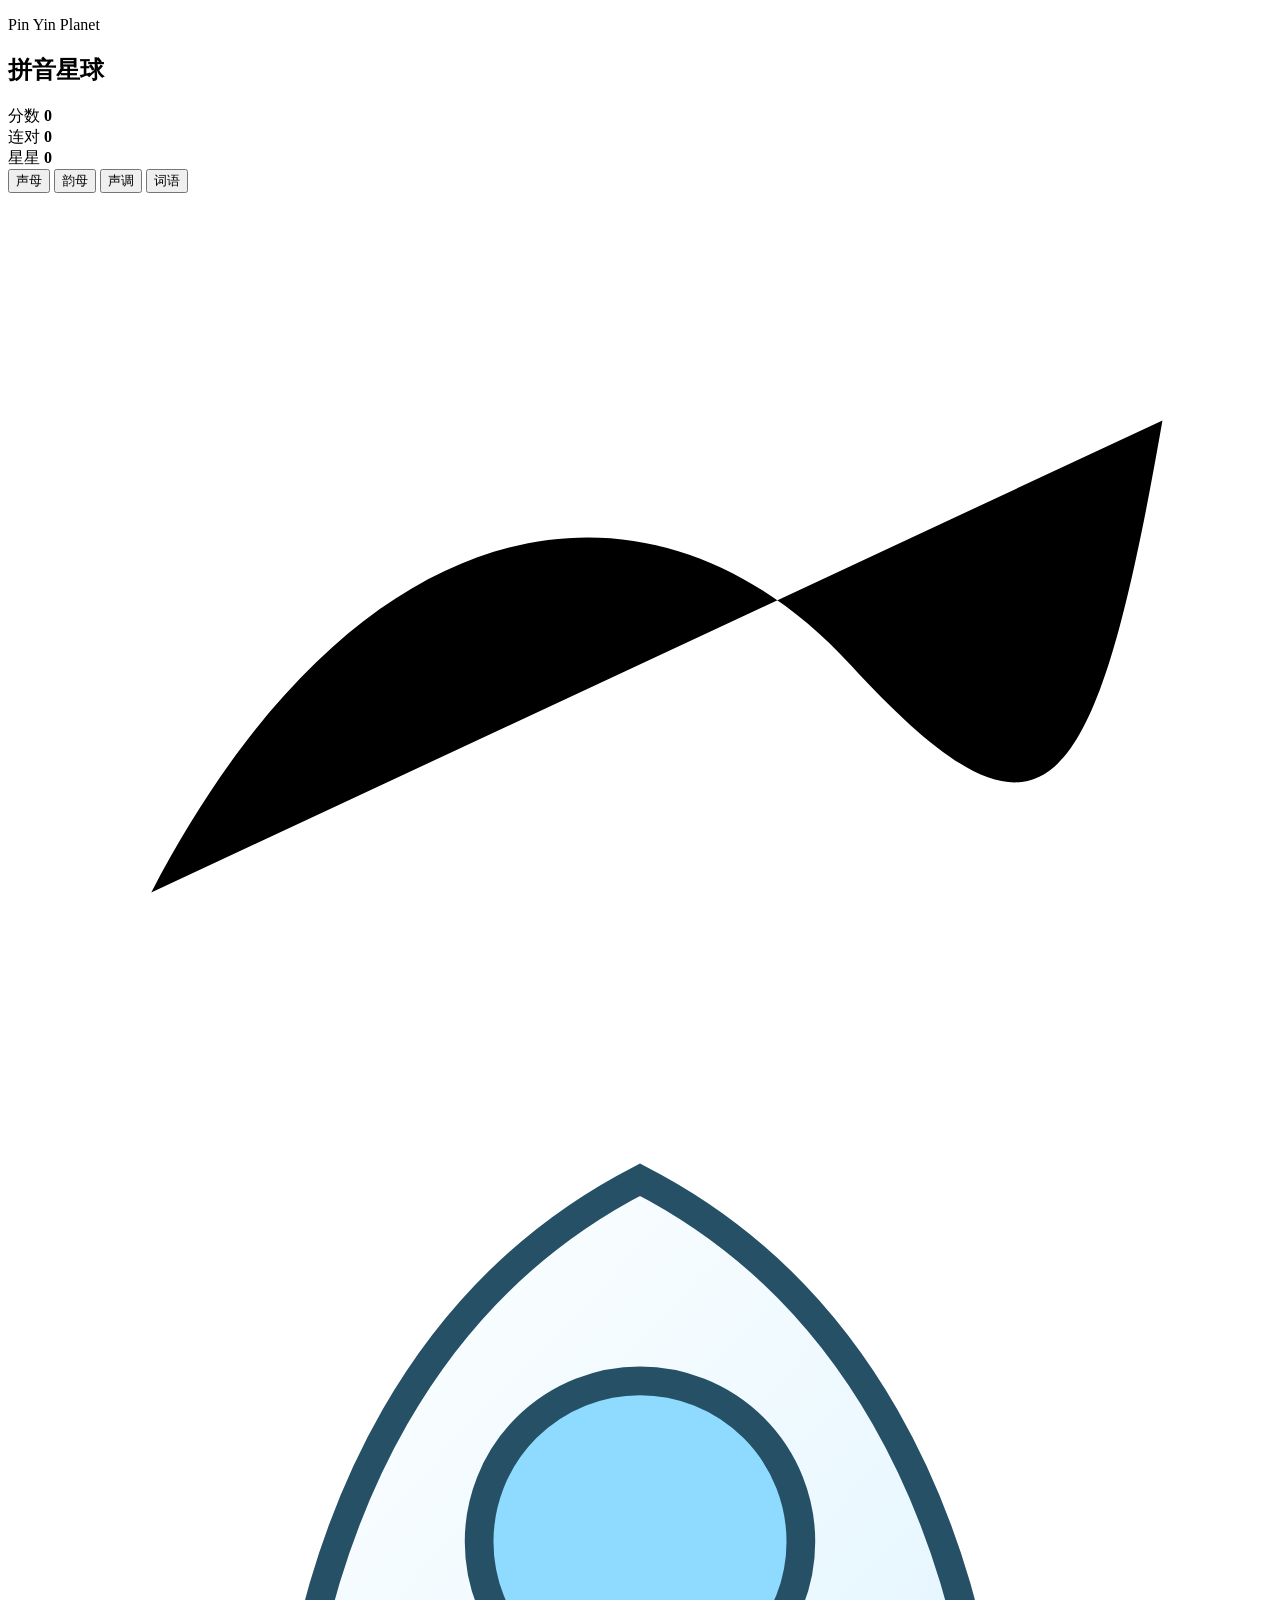
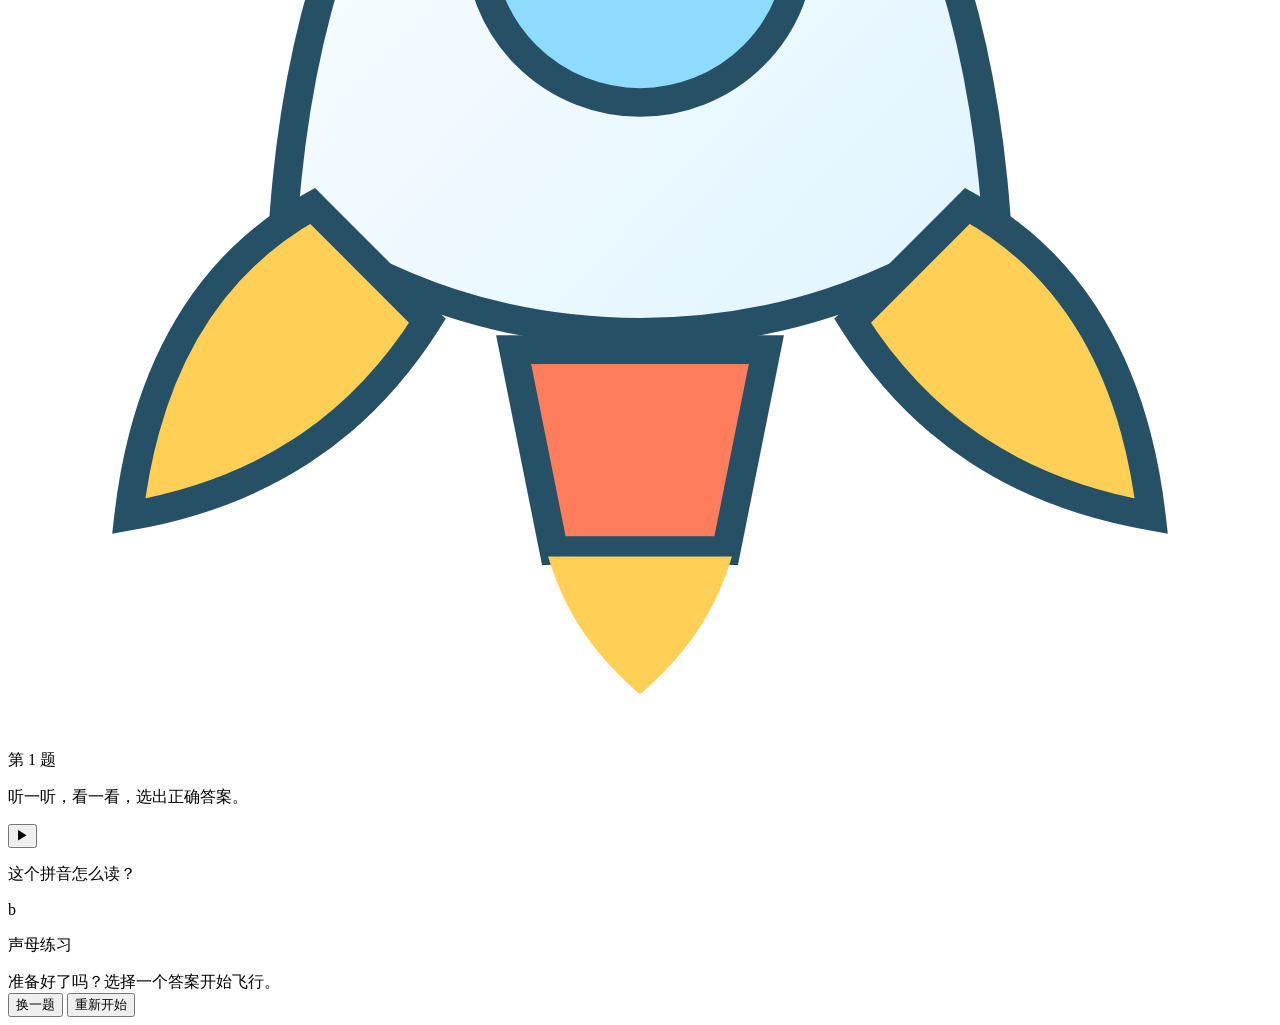
==== index.html @ 78eb54ae "Add index.html" ====
<!doctype html>
<html lang="zh-CN">
  <head>
    <meta charset="UTF-8" />
    <meta name="viewport" content="width=device-width, initial-scale=1.0" />
    <title>拼音星球</title>
    <link rel="stylesheet" href="styles.css" />
  </head>
  <body>
    <main class="game-shell">
      <section class="stage" aria-label="拼音星球游戏">
        <div class="sky" aria-hidden="true">
          <span class="cloud cloud-a"></span>
          <span class="cloud cloud-b"></span>
          <span class="star star-a"></span>
          <span class="star star-b"></span>
          <span class="star star-c"></span>
        </div>

        <header class="topbar">
          <div>
            <p class="eyebrow">Pin Yin Planet</p>
            <h1>拼音星球</h1>
          </div>
          <div class="stats" aria-label="游戏分数">
            <div>
              <span>分数</span>
              <strong id="score">0</strong>
            </div>
            <div>
              <span>连对</span>
              <strong id="streak">0</strong>
            </div>
            <div>
              <span>星星</span>
              <strong id="stars">0</strong>
            </div>
          </div>
        </header>

        <nav class="mode-tabs" aria-label="练习模式">
          <button class="tab active" data-mode="initials" type="button">声母</button>
          <button class="tab" data-mode="finals" type="button">韵母</button>
          <button class="tab" data-mode="tones" type="button">声调</button>
          <button class="tab" data-mode="words" type="button">词语</button>
        </nav>

        <section class="play-area">
          <aside class="mascot-panel">
            <div class="flight-track" aria-hidden="true">
              <svg class="flight-path" viewBox="0 0 300 210" preserveAspectRatio="none">
                <defs>
                  <marker id="pathArrow" viewBox="0 0 12 12" refX="10" refY="6" markerWidth="8" markerHeight="8" orient="auto">
                    <path d="M2 2 10 6 2 10Z" fill="#244b5a" />
                  </marker>
                </defs>
                <path d="M34 166 C84 70 154 62 200 112 S258 146 274 54" />
              </svg>
              <span class="planet planet-home"></span>
              <span class="planet planet-goal"></span>
              <div class="rocket-wrap" id="rocketWrap">
                <svg class="rocket" viewBox="0 0 220 220" role="img" aria-label="小火箭">
                  <defs>
                    <linearGradient id="rocketBody" x1="0" x2="1" y1="0" y2="1">
                      <stop offset="0%" stop-color="#ffffff" />
                      <stop offset="100%" stop-color="#dff4ff" />
                    </linearGradient>
                  </defs>
                  <path d="M110 17c35 18 58 55 62 111-18 13-39 20-62 20s-44-7-62-20c4-56 27-93 62-111Z" fill="url(#rocketBody)" stroke="#255066" stroke-width="5" />
                  <circle cx="110" cy="80" r="28" fill="#8edbff" stroke="#255066" stroke-width="5" />
                  <path d="M53 126c-18 10-29 28-32 54 23-4 40-15 52-34Zm114 0c18 10 29 28 32 54-23-4-40-15-52-34Z" fill="#ffcf56" stroke="#255066" stroke-width="5" />
                  <path d="M88 151h44l-7 35H95Z" fill="#ff7d5c" stroke="#255066" stroke-width="5" />
                  <path d="M94 187c3 10 8 17 16 24 8-7 13-14 16-24Z" fill="#ffcf56" />
                </svg>
              </div>
            </div>
            <div class="mission">
              <span id="roundLabel">第 1 题</span>
              <p id="hint">听一听，看一看，选出正确答案。</p>
            </div>
          </aside>

          <section class="question-panel" aria-live="polite">
            <div class="question-card">
              <button class="sound-button" id="speakButton" type="button" aria-label="朗读题目">
                <span class="sound-icon">▶</span>
              </button>
              <div class="prompt-wrap">
                <p class="prompt-label" id="promptLabel">这个拼音怎么读？</p>
                <div class="prompt" id="prompt">b</div>
                <p class="prompt-sub" id="promptSub">声母练习</p>
              </div>
            </div>

            <div class="answers" id="answers"></div>
            <div class="feedback" id="feedback">准备好了吗？选择一个答案开始飞行。</div>
          </section>
        </section>

        <footer class="controls">
          <button class="control-button" id="skipButton" type="button">换一题</button>
          <button class="control-button primary" id="resetButton" type="button">重新开始</button>
        </footer>
      </section>
    </main>

    <script src="game.js"></script>
  </body>
</html>
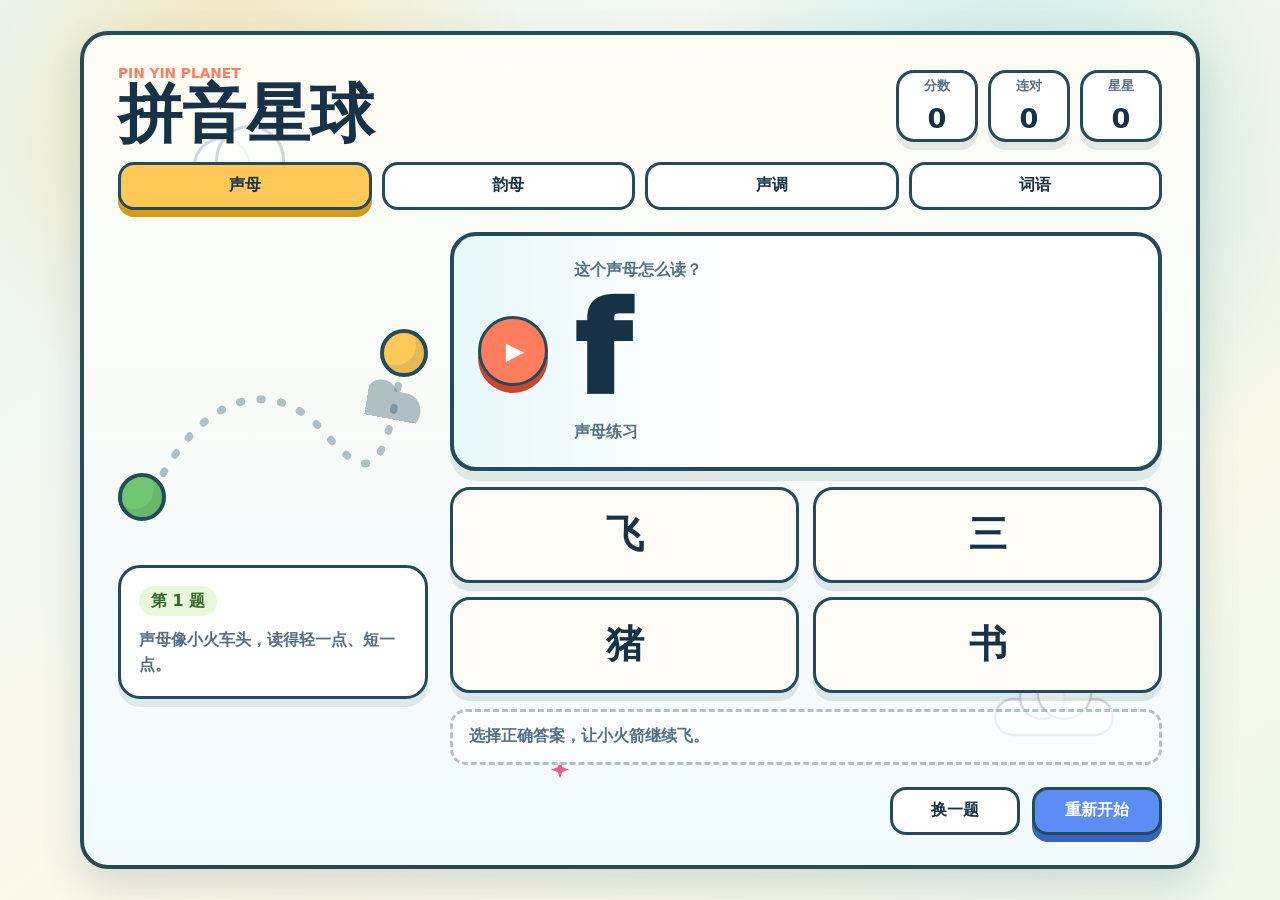
==== commit 68f9e8fb: "Replace clipped rocket with star flyer" ====
--- a/index.html
+++ b/index.html
@@ -59,19 +59,10 @@
               <span class="planet planet-home"></span>
               <span class="planet planet-goal"></span>
               <div class="rocket-wrap" id="rocketWrap">
-                <svg class="rocket" viewBox="0 0 220 220" role="img" aria-label="小火箭">
-                  <defs>
-                    <linearGradient id="rocketBody" x1="0" x2="1" y1="0" y2="1">
-                      <stop offset="0%" stop-color="#ffffff" />
-                      <stop offset="100%" stop-color="#dff4ff" />
-                    </linearGradient>
-                  </defs>
-                  <path d="M110 17c35 18 58 55 62 111-18 13-39 20-62 20s-44-7-62-20c4-56 27-93 62-111Z" fill="url(#rocketBody)" stroke="#255066" stroke-width="5" />
-                  <circle cx="110" cy="80" r="28" fill="#8edbff" stroke="#255066" stroke-width="5" />
-                  <path d="M53 126c-18 10-29 28-32 54 23-4 40-15 52-34Zm114 0c18 10 29 28 32 54-23-4-40-15-52-34Z" fill="#ffcf56" stroke="#255066" stroke-width="5" />
-                  <path d="M88 151h44l-7 35H95Z" fill="#ff7d5c" stroke="#255066" stroke-width="5" />
-                  <path d="M94 187c3 10 8 17 16 24 8-7 13-14 16-24Z" fill="#ffcf56" />
-                </svg>
+                <div class="star-flyer" role="img" aria-label="小星星">
+                  <span class="star-core"></span>
+                  <span class="star-trail"></span>
+                </div>
               </div>
             </div>
             <div class="mission">
--- a/styles.css
+++ b/styles.css
@@ -0,0 +1,599 @@
+:root {
+  color-scheme: light;
+  --ink: #173247;
+  --muted: #557084;
+  --line: #c8dfe6;
+  --paper: #fffdf7;
+  --aqua: #78d8e8;
+  --leaf: #72c66f;
+  --sun: #ffc857;
+  --coral: #ff7d5c;
+  --berry: #e95f92;
+  --blue: #5c8df6;
+  --shadow: 0 18px 40px rgba(24, 67, 91, 0.16);
+}
+
+* {
+  box-sizing: border-box;
+}
+
+body {
+  margin: 0;
+  min-height: 100vh;
+  font-family: "PingFang SC", "Microsoft YaHei", "Noto Sans SC", system-ui, sans-serif;
+  background:
+    radial-gradient(circle at 18% 12%, rgba(255, 200, 87, 0.42), transparent 20rem),
+    radial-gradient(circle at 80% 18%, rgba(120, 216, 232, 0.45), transparent 22rem),
+    linear-gradient(145deg, #e8f8fb 0%, #fff8e7 58%, #eef9ec 100%);
+  color: var(--ink);
+}
+
+button {
+  font: inherit;
+}
+
+.game-shell {
+  min-height: 100vh;
+  display: grid;
+  place-items: center;
+  padding: 24px;
+}
+
+.stage {
+  position: relative;
+  width: min(1120px, 100%);
+  min-height: min(760px, calc(100vh - 48px));
+  overflow: hidden;
+  border: 4px solid #244b5a;
+  border-radius: 28px;
+  background: linear-gradient(180deg, #fdfcf4 0%, #f1fbff 100%);
+  box-shadow: var(--shadow);
+}
+
+.sky {
+  position: absolute;
+  inset: 0;
+  pointer-events: none;
+}
+
+.cloud {
+  position: absolute;
+  width: 150px;
+  height: 48px;
+  border: 3px solid rgba(36, 75, 90, 0.22);
+  border-radius: 999px;
+  background: rgba(255, 255, 255, 0.72);
+}
+
+.cloud::before,
+.cloud::after {
+  content: "";
+  position: absolute;
+  bottom: 17px;
+  border-radius: 50%;
+  background: inherit;
+  border: inherit;
+}
+
+.cloud::before {
+  left: 28px;
+  width: 52px;
+  height: 52px;
+}
+
+.cloud::after {
+  right: 24px;
+  width: 64px;
+  height: 64px;
+}
+
+.cloud-a {
+  top: 132px;
+  left: 7%;
+}
+
+.cloud-b {
+  right: 6%;
+  bottom: 124px;
+  transform: scale(0.8);
+}
+
+.star {
+  position: absolute;
+  width: 18px;
+  height: 18px;
+  background: var(--sun);
+  clip-path: polygon(50% 0%, 62% 35%, 100% 50%, 62% 65%, 50% 100%, 38% 65%, 0% 50%, 38% 35%);
+}
+
+.star-a {
+  top: 80px;
+  right: 22%;
+}
+
+.star-b {
+  left: 42%;
+  bottom: 86px;
+  background: var(--berry);
+}
+
+.star-c {
+  top: 265px;
+  right: 7%;
+  background: var(--leaf);
+}
+
+.topbar,
+.mode-tabs,
+.play-area,
+.controls {
+  position: relative;
+  z-index: 1;
+}
+
+.topbar {
+  display: flex;
+  align-items: center;
+  justify-content: space-between;
+  gap: 20px;
+  padding: 30px 34px 16px;
+}
+
+.eyebrow {
+  margin: 0 0 3px;
+  color: var(--coral);
+  font-size: 0.86rem;
+  font-weight: 800;
+  text-transform: uppercase;
+}
+
+h1 {
+  margin: 0;
+  font-size: clamp(2.1rem, 5vw, 4.4rem);
+  line-height: 0.96;
+}
+
+.stats {
+  display: grid;
+  grid-template-columns: repeat(3, 82px);
+  gap: 10px;
+}
+
+.stats div {
+  min-height: 72px;
+  display: grid;
+  place-items: center;
+  border: 3px solid #244b5a;
+  border-radius: 18px;
+  background: #fff;
+  box-shadow: 0 8px 0 rgba(36, 75, 90, 0.11);
+}
+
+.stats span {
+  color: var(--muted);
+  font-size: 0.82rem;
+  font-weight: 700;
+}
+
+.stats strong {
+  font-size: 1.7rem;
+}
+
+.mode-tabs {
+  display: grid;
+  grid-template-columns: repeat(4, minmax(0, 1fr));
+  gap: 10px;
+  padding: 0 34px 22px;
+}
+
+.tab,
+.control-button {
+  min-height: 48px;
+  border: 3px solid #244b5a;
+  border-radius: 16px;
+  background: #ffffff;
+  color: var(--ink);
+  font-weight: 850;
+  cursor: pointer;
+  transition: transform 160ms ease, box-shadow 160ms ease, background 160ms ease;
+}
+
+.tab:hover,
+.control-button:hover,
+.answer:hover,
+.sound-button:hover {
+  transform: translateY(-2px);
+}
+
+.tab.active {
+  background: var(--sun);
+  box-shadow: 0 7px 0 #d79b1b;
+}
+
+.play-area {
+  display: grid;
+  grid-template-columns: 310px minmax(0, 1fr);
+  gap: 22px;
+  padding: 0 34px 22px;
+}
+
+.mascot-panel {
+  display: grid;
+  align-content: center;
+  gap: 18px;
+  min-height: 410px;
+}
+
+.flight-track {
+  position: relative;
+  width: 100%;
+  min-height: 250px;
+  overflow: hidden;
+}
+
+.flight-path {
+  position: absolute;
+  inset: 12px 0 6px;
+  width: 100%;
+  height: calc(100% - 18px);
+}
+
+.flight-path path {
+  fill: none;
+  stroke: rgba(36, 75, 90, 0.34);
+  stroke-width: 7;
+  stroke-linecap: round;
+  stroke-dasharray: 2 18;
+  marker-end: url("#pathArrow");
+}
+
+.rocket-wrap {
+  --rocket-progress: 0%;
+  position: absolute;
+  width: min(150px, 42%);
+  left: 0;
+  top: 0;
+  offset-path: path("M34 166 C84 70 154 62 200 112 S258 146 274 54");
+  offset-distance: var(--rocket-progress);
+  offset-rotate: auto 90deg;
+  transform: translate(-50%, -50%);
+  transition: offset-distance 650ms cubic-bezier(0.18, 0.9, 0.22, 1.18);
+  will-change: offset-distance;
+}
+
+.rocket-wrap.boost::after {
+  content: "";
+  position: absolute;
+  left: 24%;
+  bottom: -10px;
+  width: 52px;
+  height: 30px;
+  border-radius: 50%;
+  background: rgba(255, 125, 92, 0.34);
+  filter: blur(2px);
+  animation: puff 520ms ease-out;
+}
+
+.rocket {
+  width: 100%;
+  filter: drop-shadow(0 18px 0 rgba(36, 75, 90, 0.08));
+  animation: float 3.2s ease-in-out infinite;
+}
+
+.planet {
+  position: absolute;
+  width: 48px;
+  aspect-ratio: 1;
+  border: 4px solid #244b5a;
+  border-radius: 50%;
+  box-shadow: inset -8px -8px 0 rgba(36, 75, 90, 0.12);
+}
+
+.planet-home {
+  left: 0;
+  bottom: 26px;
+  background: var(--leaf);
+}
+
+.planet-goal {
+  right: 0;
+  top: 32px;
+  background: var(--sun);
+}
+
+@keyframes float {
+  0%,
+  100% {
+    transform: translateY(0) rotate(-2deg);
+  }
+  50% {
+    transform: translateY(-14px) rotate(2deg);
+  }
+}
+
+@keyframes puff {
+  from {
+    opacity: 0.9;
+    transform: scale(0.8) translateX(-10px);
+  }
+  to {
+    opacity: 0;
+    transform: scale(1.8) translateX(-38px);
+  }
+}
+
+.mission {
+  border: 3px solid #244b5a;
+  border-radius: 22px;
+  background: #fff;
+  padding: 18px;
+  box-shadow: 0 8px 0 rgba(36, 75, 90, 0.1);
+}
+
+.mission span {
+  display: inline-flex;
+  min-height: 30px;
+  align-items: center;
+  padding: 0 12px;
+  border-radius: 999px;
+  background: #e9f8d8;
+  color: #346a31;
+  font-weight: 850;
+}
+
+.mission p {
+  margin: 12px 0 0;
+  color: var(--muted);
+  line-height: 1.55;
+  font-weight: 650;
+}
+
+.question-panel {
+  display: grid;
+  gap: 16px;
+}
+
+.question-card {
+  display: grid;
+  grid-template-columns: 78px minmax(0, 1fr);
+  align-items: center;
+  gap: 18px;
+  min-height: 230px;
+  border: 4px solid #244b5a;
+  border-radius: 26px;
+  background:
+    linear-gradient(90deg, rgba(120, 216, 232, 0.18), transparent 38%),
+    #fff;
+  padding: 24px;
+  box-shadow: 0 10px 0 rgba(36, 75, 90, 0.11);
+}
+
+.sound-button {
+  width: 70px;
+  aspect-ratio: 1;
+  border: 3px solid #244b5a;
+  border-radius: 50%;
+  background: var(--coral);
+  color: #fff;
+  cursor: pointer;
+  box-shadow: 0 7px 0 #c94731;
+}
+
+.sound-icon {
+  display: block;
+  transform: translateX(2px);
+  font-size: 1.5rem;
+  font-weight: 900;
+}
+
+.prompt-wrap {
+  min-width: 0;
+}
+
+.prompt-label,
+.prompt-sub {
+  margin: 0;
+  color: var(--muted);
+  font-weight: 800;
+}
+
+.prompt {
+  margin: 8px 0;
+  min-height: 104px;
+  display: flex;
+  align-items: center;
+  overflow-wrap: anywhere;
+  font-size: clamp(4rem, 12vw, 7.8rem);
+  font-weight: 950;
+  line-height: 1;
+  color: var(--ink);
+}
+
+.answers {
+  display: grid;
+  grid-template-columns: repeat(2, minmax(0, 1fr));
+  gap: 14px;
+}
+
+.answer {
+  min-height: 96px;
+  border: 3px solid #244b5a;
+  border-radius: 20px;
+  background: var(--paper);
+  color: var(--ink);
+  font-size: clamp(1.5rem, 4vw, 2.4rem);
+  font-weight: 900;
+  cursor: pointer;
+  box-shadow: 0 8px 0 rgba(36, 75, 90, 0.12);
+  transition: transform 160ms ease, background 160ms ease, box-shadow 160ms ease;
+}
+
+.answer.correct {
+  background: #c8f2c0;
+  box-shadow: 0 8px 0 #75ba67;
+}
+
+.answer.wrong {
+  background: #ffd7cc;
+  box-shadow: 0 8px 0 #e58973;
+}
+
+.feedback {
+  min-height: 56px;
+  display: flex;
+  align-items: center;
+  border: 3px dashed rgba(36, 75, 90, 0.34);
+  border-radius: 16px;
+  background: rgba(255, 255, 255, 0.62);
+  padding: 12px 16px;
+  color: var(--muted);
+  font-weight: 800;
+}
+
+.feedback.good {
+  border-style: solid;
+  background: #efffe9;
+  color: #2f7432;
+}
+
+.feedback.try {
+  border-style: solid;
+  background: #fff0e9;
+  color: #a43f29;
+}
+
+.controls {
+  display: flex;
+  justify-content: flex-end;
+  gap: 12px;
+  padding: 0 34px 30px;
+}
+
+.control-button {
+  min-width: 130px;
+  padding: 0 20px;
+}
+
+.control-button.primary {
+  background: var(--blue);
+  color: #fff;
+  box-shadow: 0 7px 0 #3864bf;
+}
+
+@media (max-width: 820px) {
+  .game-shell {
+    padding: 10px;
+  }
+
+  .stage {
+    min-height: calc(100vh - 20px);
+    border-radius: 18px;
+  }
+
+  .topbar {
+    align-items: flex-start;
+    padding: 22px 18px 14px;
+  }
+
+  .stats {
+    grid-template-columns: repeat(3, 58px);
+    gap: 6px;
+  }
+
+  .stats div {
+    min-height: 58px;
+    border-radius: 14px;
+  }
+
+  .stats strong {
+    font-size: 1.25rem;
+  }
+
+  .mode-tabs {
+    padding: 0 18px 16px;
+    gap: 7px;
+  }
+
+  .tab {
+    min-height: 44px;
+    border-radius: 13px;
+    font-size: 0.94rem;
+  }
+
+  .play-area {
+    grid-template-columns: 1fr;
+    padding: 0 18px 18px;
+  }
+
+  .mascot-panel {
+    grid-template-columns: minmax(180px, 34%) 1fr;
+    align-items: center;
+    min-height: 0;
+  }
+
+  .flight-track {
+    min-height: 104px;
+  }
+
+  .rocket-wrap {
+    width: min(82px, 42%);
+  }
+
+  .question-card {
+    grid-template-columns: 58px minmax(0, 1fr);
+    min-height: 176px;
+    padding: 18px;
+  }
+
+  .sound-button {
+    width: 54px;
+  }
+
+  .answers {
+    gap: 10px;
+  }
+
+  .answer {
+    min-height: 78px;
+  }
+
+  .controls {
+    padding: 0 18px 22px;
+  }
+}
+
+@media (max-width: 520px) {
+  .topbar {
+    display: grid;
+  }
+
+  .stats {
+    width: 100%;
+    grid-template-columns: repeat(3, minmax(0, 1fr));
+  }
+
+  .mode-tabs {
+    grid-template-columns: repeat(2, minmax(0, 1fr));
+  }
+
+  .answers {
+    grid-template-columns: 1fr;
+  }
+
+  .mascot-panel {
+    grid-template-columns: 1fr;
+  }
+
+  .flight-track {
+    min-height: 120px;
+  }
+
+  .controls {
+    display: grid;
+    grid-template-columns: 1fr 1fr;
+  }
+
+  .control-button {
+    min-width: 0;
+  }
+}
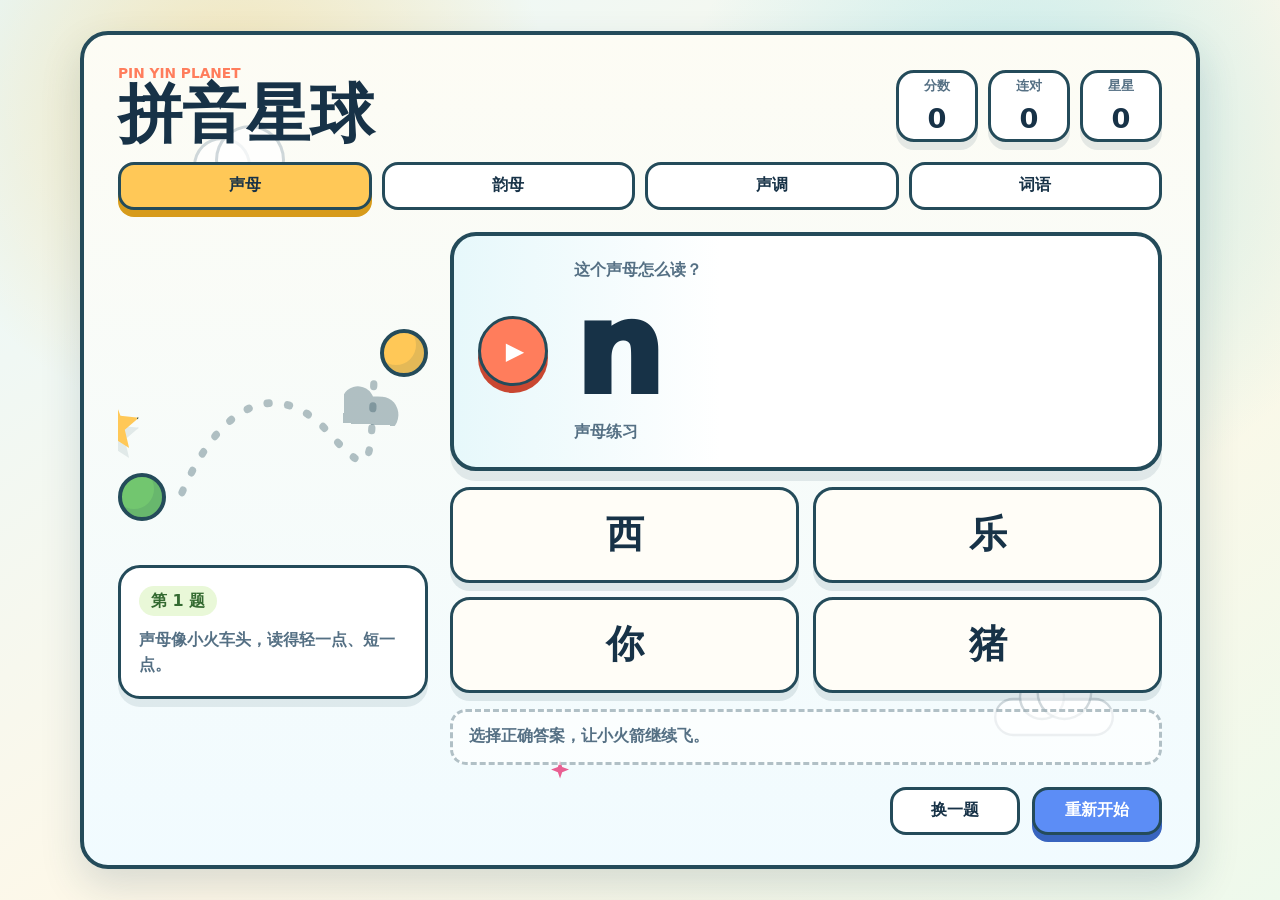
==== commit 0322107e: "Prevent flyer clipping on path" ====
--- a/index.html
+++ b/index.html
@@ -54,7 +54,7 @@
                     <path d="M2 2 10 6 2 10Z" fill="#244b5a" />
                   </marker>
                 </defs>
-                <path d="M34 166 C84 70 154 62 200 112 S258 146 274 54" />
+                <path d="M62 166 C104 76 160 66 204 112 S244 142 248 58" />
               </svg>
               <span class="planet planet-home"></span>
               <span class="planet planet-goal"></span>
--- a/styles.css
+++ b/styles.css
@@ -250,15 +250,43 @@
 .rocket-wrap {
   --rocket-progress: 0%;
   position: absolute;
-  width: min(150px, 42%);
+  width: 76px;
+  aspect-ratio: 1;
   left: 0;
   top: 0;
   offset-path: path("M34 166 C84 70 154 62 200 112 S258 146 274 54");
   offset-distance: var(--rocket-progress);
-  offset-rotate: auto 90deg;
+  offset-rotate: 0deg;
   transform: translate(-50%, -50%);
   transition: offset-distance 650ms cubic-bezier(0.18, 0.9, 0.22, 1.18);
   will-change: offset-distance;
+}
+
+.star-flyer {
+  position: relative;
+  width: 100%;
+  height: 100%;
+  filter: drop-shadow(0 10px 0 rgba(36, 75, 90, 0.1));
+  animation: starFloat 2.8s ease-in-out infinite;
+}
+
+.star-core {
+  position: absolute;
+  inset: 11px;
+  background: var(--sun);
+  border: 4px solid #244b5a;
+  clip-path: polygon(50% 0%, 62% 32%, 96% 36%, 70% 58%, 78% 92%, 50% 74%, 22% 92%, 30% 58%, 4% 36%, 38% 32%);
+}
+
+.star-trail {
+  position: absolute;
+  left: -18px;
+  top: 31px;
+  width: 34px;
+  height: 14px;
+  border-radius: 999px;
+  background: rgba(255, 125, 92, 0.28);
+  box-shadow: -18px 5px 0 rgba(120, 216, 232, 0.24);
 }
 
 .rocket-wrap.boost::after {
@@ -274,12 +302,6 @@
   animation: puff 520ms ease-out;
 }
 
-.rocket {
-  width: 100%;
-  filter: drop-shadow(0 18px 0 rgba(36, 75, 90, 0.08));
-  animation: float 3.2s ease-in-out infinite;
-}
-
 .planet {
   position: absolute;
   width: 48px;
@@ -301,13 +323,13 @@
   background: var(--sun);
 }
 
-@keyframes float {
+@keyframes starFloat {
   0%,
   100% {
-    transform: translateY(0) rotate(-2deg);
+    transform: translateY(0) rotate(-5deg);
   }
   50% {
-    transform: translateY(-14px) rotate(2deg);
+    transform: translateY(-8px) rotate(6deg);
   }
 }
 
@@ -536,7 +558,7 @@
   }
 
   .rocket-wrap {
-    width: min(82px, 42%);
+    width: 58px;
   }
 
   .question-card {
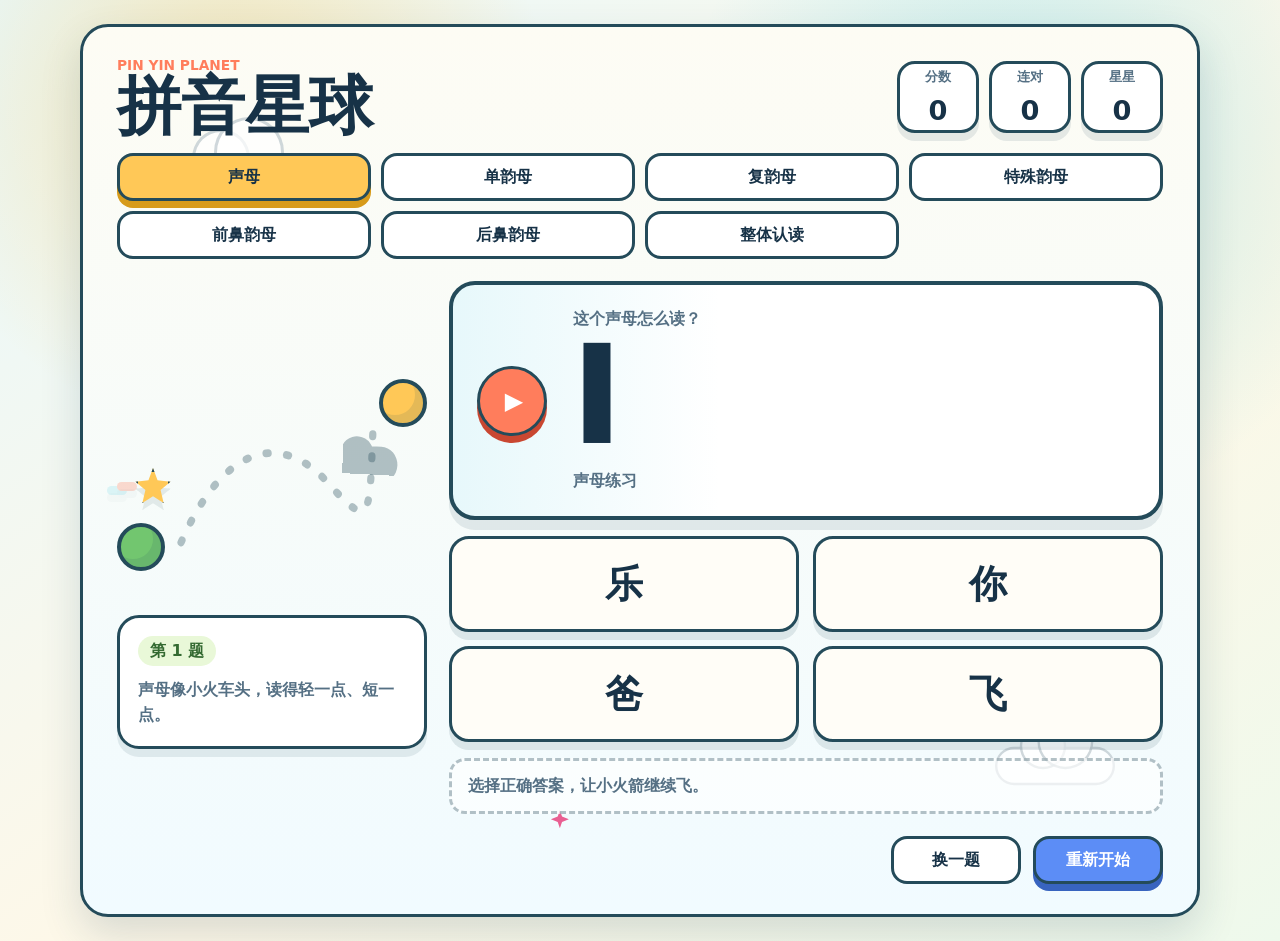
==== commit 0404730a: "Organize pinyin data by standard categories" ====
--- a/index.html
+++ b/index.html
@@ -40,9 +40,12 @@
 
         <nav class="mode-tabs" aria-label="练习模式">
           <button class="tab active" data-mode="initials" type="button">声母</button>
-          <button class="tab" data-mode="finals" type="button">韵母</button>
-          <button class="tab" data-mode="tones" type="button">声调</button>
-          <button class="tab" data-mode="words" type="button">词语</button>
+          <button class="tab" data-mode="singleFinals" type="button">单韵母</button>
+          <button class="tab" data-mode="compoundFinals" type="button">复韵母</button>
+          <button class="tab" data-mode="specialFinals" type="button">特殊韵母</button>
+          <button class="tab" data-mode="frontNasalFinals" type="button">前鼻韵母</button>
+          <button class="tab" data-mode="backNasalFinals" type="button">后鼻韵母</button>
+          <button class="tab" data-mode="wholeSyllables" type="button">整体认读</button>
         </nav>
 
         <section class="play-area">
--- a/styles.css
+++ b/styles.css
@@ -44,7 +44,7 @@
   width: min(1120px, 100%);
   min-height: min(760px, calc(100vh - 48px));
   overflow: hidden;
-  border: 4px solid #244b5a;
+  border: 3px solid #244b5a;
   border-radius: 28px;
   background: linear-gradient(180deg, #fdfcf4 0%, #f1fbff 100%);
   box-shadow: var(--shadow);
@@ -228,7 +228,7 @@
   position: relative;
   width: 100%;
   min-height: 250px;
-  overflow: hidden;
+  overflow: visible;
 }
 
 .flight-path {
@@ -250,11 +250,11 @@
 .rocket-wrap {
   --rocket-progress: 0%;
   position: absolute;
-  width: 76px;
+  width: 52px;
   aspect-ratio: 1;
   left: 0;
   top: 0;
-  offset-path: path("M34 166 C84 70 154 62 200 112 S258 146 274 54");
+  offset-path: path("M62 166 C104 76 160 66 204 112 S244 142 248 58");
   offset-distance: var(--rocket-progress);
   offset-rotate: 0deg;
   transform: translate(-50%, -50%);
@@ -266,13 +266,13 @@
   position: relative;
   width: 100%;
   height: 100%;
-  filter: drop-shadow(0 10px 0 rgba(36, 75, 90, 0.1));
+  filter: drop-shadow(0 7px 0 rgba(36, 75, 90, 0.1));
   animation: starFloat 2.8s ease-in-out infinite;
 }
 
 .star-core {
   position: absolute;
-  inset: 11px;
+  inset: 7px;
   background: var(--sun);
   border: 4px solid #244b5a;
   clip-path: polygon(50% 0%, 62% 32%, 96% 36%, 70% 58%, 78% 92%, 50% 74%, 22% 92%, 30% 58%, 4% 36%, 38% 32%);
@@ -280,13 +280,13 @@
 
 .star-trail {
   position: absolute;
-  left: -18px;
-  top: 31px;
-  width: 34px;
-  height: 14px;
+  left: -10px;
+  top: 21px;
+  width: 20px;
+  height: 9px;
   border-radius: 999px;
   background: rgba(255, 125, 92, 0.28);
-  box-shadow: -18px 5px 0 rgba(120, 216, 232, 0.24);
+  box-shadow: -10px 4px 0 rgba(120, 216, 232, 0.22);
 }
 
 .rocket-wrap.boost::after {
@@ -294,8 +294,8 @@
   position: absolute;
   left: 24%;
   bottom: -10px;
-  width: 52px;
-  height: 30px;
+  width: 32px;
+  height: 18px;
   border-radius: 50%;
   background: rgba(255, 125, 92, 0.34);
   filter: blur(2px);
@@ -558,7 +558,7 @@
   }
 
   .rocket-wrap {
-    width: 58px;
+    width: 44px;
   }
 
   .question-card {
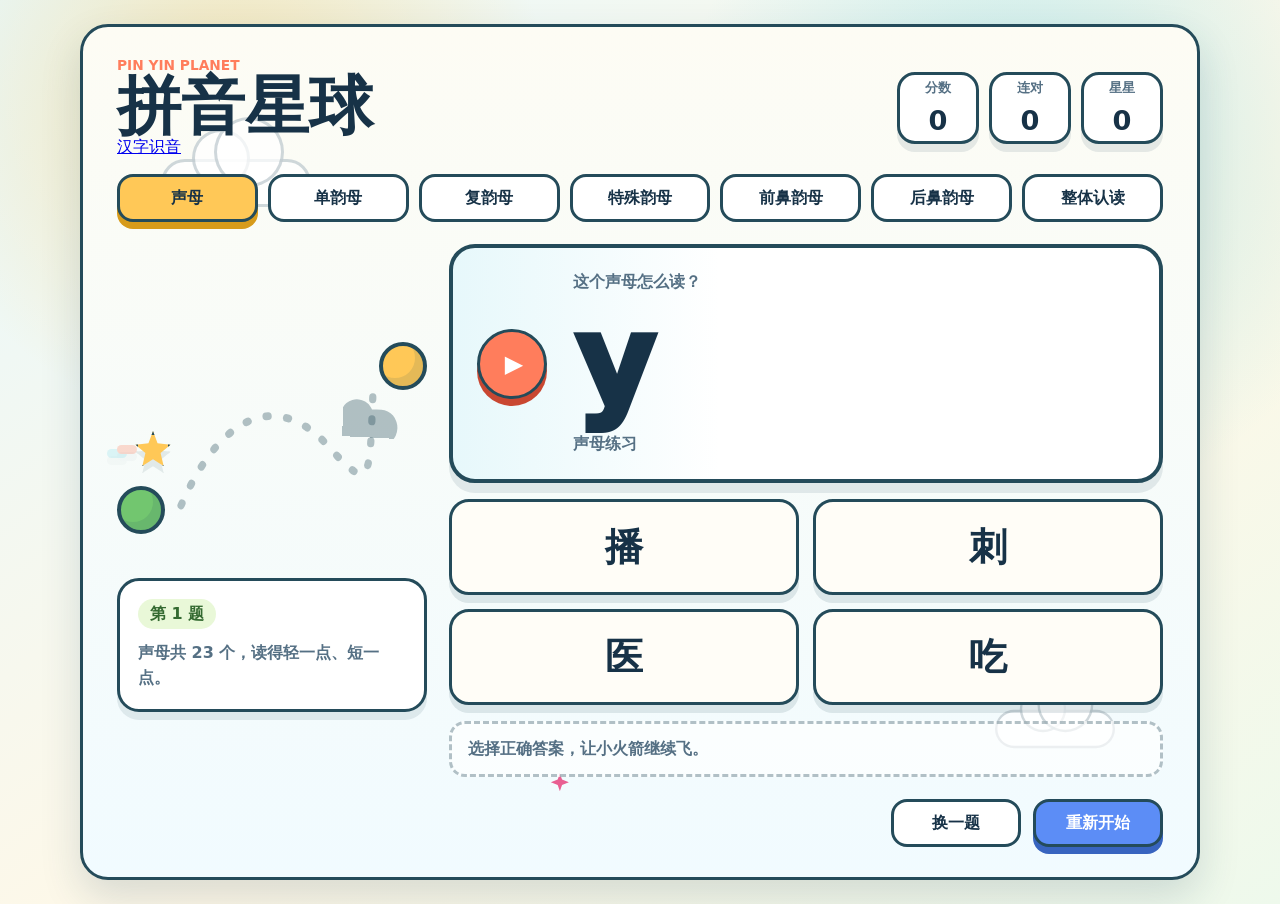
==== commit bae86729: "Add Chinese character sound recognition page" ====
--- a/index.html
+++ b/index.html
@@ -21,6 +21,9 @@
           <div>
             <p class="eyebrow">Pin Yin Planet</p>
             <h1>拼音星球</h1>
+            <div class="page-actions">
+              <a class="page-link" href="recognize.html">汉字识音</a>
+            </div>
           </div>
           <div class="stats" aria-label="游戏分数">
             <div>
--- a/styles.css
+++ b/styles.css
@@ -181,7 +181,7 @@
 
 .mode-tabs {
   display: grid;
-  grid-template-columns: repeat(4, minmax(0, 1fr));
+  grid-template-columns: repeat(auto-fit, minmax(128px, 1fr));
   gap: 10px;
   padding: 0 34px 22px;
 }
